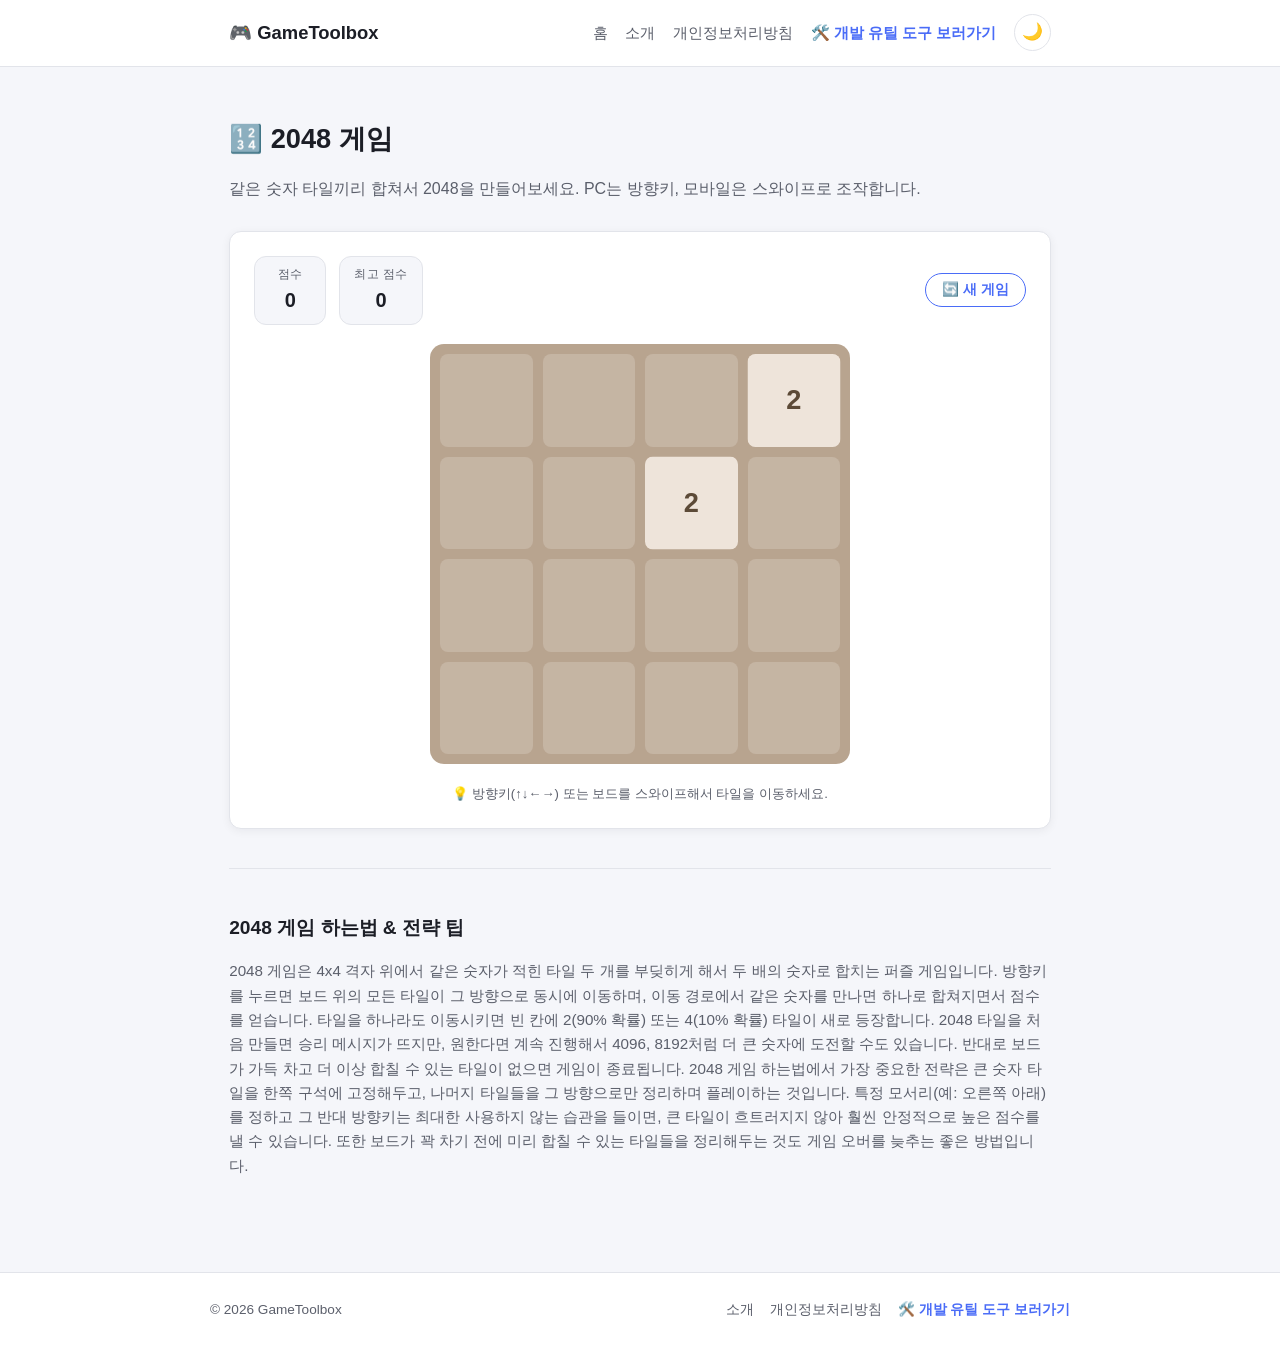
==== 2048.html @ f6364e28 "Add 2048 and Minesweeper games - 2048: 4x4 grid, arrow keys + swipe, tile slide/merge animations,   " ====
<!DOCTYPE html>
<html lang="ko">
<head>
<meta charset="UTF-8" />
<meta name="viewport" content="width=device-width, initial-scale=1.0" />
<title>2048 게임 - 온라인 무료 숫자 퍼즐 | GameToolbox</title>
<meta name="description" content="방향키나 스와이프로 타일을 합쳐 2048을 만드는 무료 온라인 2048 게임. 2048 게임 하는법과 전략 팁까지 한 페이지에서 확인하세요." />
<link rel="icon" href="data:,">
<link rel="stylesheet" href="assets/css/common.css" />
<link rel="stylesheet" href="games/2048/style.css" />
</head>
<body>

<header class="site-header">
  <nav class="nav">
    <a href="index.html" class="nav-brand">🎮 GameToolbox</a>
    <div class="nav-links">
      <a href="index.html">홈</a>
      <a href="about.html">소개</a>
      <a href="privacy.html">개인정보처리방침</a>
      <a href="https://moraenymph-oss.github.io/devtoolbox/" class="external" target="_blank" rel="noopener">🛠️ 개발 유틸 도구 보러가기</a>
      <button type="button" class="theme-toggle" data-theme-toggle aria-label="다크모드 전환">🌙</button>
    </div>
  </nav>
</header>

<main>
  <h1 class="page-title">🔢 2048 게임</h1>
  <p class="page-desc">같은 숫자 타일끼리 합쳐서 2048을 만들어보세요. PC는 방향키, 모바일은 스와이프로 조작합니다.</p>

  <section id="game-2048" class="game-2048-app">
    <div class="panel">
      <div class="stat-bar">
        <div class="score-row">
          <div class="score-box">
            <span class="stat-label">점수</span>
            <span id="score-value" class="stat-value">0</span>
          </div>
          <div class="score-box">
            <span class="stat-label">최고 점수</span>
            <span id="best-value" class="stat-value">0</span>
          </div>
        </div>
        <button type="button" id="restart-btn-top" class="btn btn-outline btn-sm">🔄 새 게임</button>
      </div>

      <div class="board-wrap">
        <div id="board-2048" class="board-2048">
          <div id="grid-bg" class="grid-bg"></div>
          <div id="tile-layer" class="tile-layer"></div>

          <div id="board-overlay" class="game-overlay" hidden>
            <div class="overlay-card">
              <h3 id="overlay-title">결과</h3>
              <p id="overlay-desc"></p>
              <div class="ad-slot">광고 영역 (Google AdSense 등)</div>
              <div id="overlay-actions" class="overlay-actions"></div>
            </div>
          </div>
        </div>
      </div>

      <p class="hint">💡 방향키(↑↓←→) 또는 보드를 스와이프해서 타일을 이동하세요.</p>
    </div>
  </section>

  <section class="info-section">
    <h2>2048 게임 하는법 &amp; 전략 팁</h2>
    <p>
      2048 게임은 4x4 격자 위에서 같은 숫자가 적힌 타일 두 개를 부딪히게 해서 두 배의 숫자로 합치는 퍼즐 게임입니다.
      방향키를 누르면 보드 위의 모든 타일이 그 방향으로 동시에 이동하며, 이동 경로에서 같은 숫자를 만나면 하나로
      합쳐지면서 점수를 얻습니다. 타일을 하나라도 이동시키면 빈 칸에 2(90% 확률) 또는 4(10% 확률) 타일이 새로
      등장합니다. 2048 타일을 처음 만들면 승리 메시지가 뜨지만, 원한다면 계속 진행해서 4096, 8192처럼 더 큰
      숫자에 도전할 수도 있습니다. 반대로 보드가 가득 차고 더 이상 합칠 수 있는 타일이 없으면 게임이 종료됩니다.
      2048 게임 하는법에서 가장 중요한 전략은 큰 숫자 타일을 한쪽 구석에 고정해두고, 나머지 타일들을 그 방향으로만
      정리하며 플레이하는 것입니다. 특정 모서리(예: 오른쪽 아래)를 정하고 그 반대 방향키는 최대한 사용하지 않는
      습관을 들이면, 큰 타일이 흐트러지지 않아 훨씬 안정적으로 높은 점수를 낼 수 있습니다. 또한 보드가 꽉 차기
      전에 미리 합칠 수 있는 타일들을 정리해두는 것도 게임 오버를 늦추는 좋은 방법입니다.
    </p>
  </section>
</main>

<footer class="site-footer">
  <div class="footer-inner">
    <span>&copy; 2026 GameToolbox</span>
    <div class="footer-links">
      <a href="about.html">소개</a>
      <a href="privacy.html">개인정보처리방침</a>
      <a href="https://moraenymph-oss.github.io/devtoolbox/" class="external" target="_blank" rel="noopener">🛠️ 개발 유틸 도구 보러가기</a>
    </div>
  </div>
</footer>

<script src="assets/js/common.js"></script>
<script src="games/2048/script.js"></script>
</body>
</html>
---- assets/css/common.css ----
/* ==========================================================================
   GameToolbox 공통 스타일 (네비게이션, 푸터, 다크모드, 카드, 광고 영역)
   ========================================================================== */

:root {
  --bg: #f5f6fa;
  --bg-elevated: #ffffff;
  --fg: #1c1e26;
  --fg-muted: #5b5f6b;
  --border: #e2e4ea;
  --accent: #4a6cf7;
  --accent-hover: #3a5ce0;
  --correct: #1f9d55;
  --incorrect: #e0324b;
  --incorrect-bg: rgba(224, 50, 75, 0.12);
  --shadow: 0 2px 10px rgba(20, 22, 30, 0.06);
  --radius: 12px;
  --max-width: 860px;
}

[data-theme="dark"] {
  --bg: #14161c;
  --bg-elevated: #1d2029;
  --fg: #e9eaf0;
  --fg-muted: #9aa0ae;
  --border: #2b2e3a;
  --accent: #6d8bff;
  --accent-hover: #8199ff;
  --correct: #3ddc84;
  --incorrect: #ff5c72;
  --incorrect-bg: rgba(255, 92, 114, 0.16);
  --shadow: 0 2px 14px rgba(0, 0, 0, 0.35);
}

@media (prefers-color-scheme: dark) {
  :root:not([data-theme="light"]) {
    --bg: #14161c;
    --bg-elevated: #1d2029;
    --fg: #e9eaf0;
    --fg-muted: #9aa0ae;
    --border: #2b2e3a;
    --accent: #6d8bff;
    --accent-hover: #8199ff;
    --correct: #3ddc84;
    --incorrect: #ff5c72;
    --incorrect-bg: rgba(255, 92, 114, 0.16);
    --shadow: 0 2px 14px rgba(0, 0, 0, 0.35);
  }
}

* {
  box-sizing: border-box;
}

html {
  -webkit-text-size-adjust: 100%;
}

body {
  margin: 0;
  font-family: "Pretendard", "Apple SD Gothic Neo", "Malgun Gothic", -apple-system,
    BlinkMacSystemFont, "Segoe UI", Roboto, sans-serif;
  background: var(--bg);
  color: var(--fg);
  line-height: 1.6;
  transition: background 0.2s ease, color 0.2s ease;
  min-height: 100vh;
  display: flex;
  flex-direction: column;
}

a {
  color: var(--accent);
  text-decoration: none;
}

a:hover {
  color: var(--accent-hover);
  text-decoration: underline;
}

/* ---------- 네비게이션 ---------- */
.site-header {
  border-bottom: 1px solid var(--border);
  background: var(--bg-elevated);
  position: sticky;
  top: 0;
  z-index: 20;
}

.nav {
  max-width: var(--max-width);
  margin: 0 auto;
  padding: 0.9rem 1.2rem;
  display: flex;
  align-items: center;
  justify-content: space-between;
  gap: 1rem;
  flex-wrap: wrap;
}

.nav-brand {
  font-size: 1.15rem;
  font-weight: 800;
  color: var(--fg);
  display: flex;
  align-items: center;
  gap: 0.4rem;
}

.nav-brand:hover {
  text-decoration: none;
  color: var(--accent);
}

.nav-links {
  display: flex;
  align-items: center;
  gap: 1.1rem;
  flex-wrap: wrap;
  font-size: 0.95rem;
}

.nav-links a {
  color: var(--fg-muted);
  font-weight: 500;
}

.nav-links a:hover {
  color: var(--accent);
}

.nav-links a.external {
  color: var(--accent);
  font-weight: 600;
}

.theme-toggle {
  border: 1px solid var(--border);
  background: var(--bg-elevated);
  color: var(--fg);
  border-radius: 999px;
  width: 2.3rem;
  height: 2.3rem;
  display: inline-flex;
  align-items: center;
  justify-content: center;
  cursor: pointer;
  font-size: 1.05rem;
  line-height: 1;
  transition: background 0.15s ease, transform 0.1s ease;
}

.theme-toggle:hover {
  background: var(--border);
}

.theme-toggle:active {
  transform: scale(0.94);
}

/* ---------- 레이아웃 ---------- */
main {
  flex: 1;
  width: 100%;
  max-width: var(--max-width);
  margin: 0 auto;
  padding: 2rem 1.2rem 3rem;
}

.page-title {
  font-size: 1.7rem;
  font-weight: 800;
  margin-bottom: 0.4rem;
}

.page-desc {
  color: var(--fg-muted);
  margin-bottom: 1.8rem;
}

/* ---------- 카드 (게임 목록) ---------- */
.game-category {
  margin-top: 2.2rem;
}

.game-category:first-of-type {
  margin-top: 0;
}

.category-title {
  font-size: 1.05rem;
  font-weight: 800;
  margin: 0 0 0.9rem;
  color: var(--fg);
  display: flex;
  align-items: center;
  gap: 0.4rem;
}

.game-grid {
  display: grid;
  grid-template-columns: repeat(auto-fill, minmax(240px, 1fr));
  gap: 1.1rem;
}

.game-card {
  background: var(--bg-elevated);
  border: 1px solid var(--border);
  border-radius: var(--radius);
  padding: 1.4rem;
  box-shadow: var(--shadow);
  transition: transform 0.15s ease, border-color 0.15s ease;
  display: flex;
  flex-direction: column;
  gap: 0.5rem;
}

.game-card:hover {
  transform: translateY(-3px);
  border-color: var(--accent);
  text-decoration: none;
}

.game-card .game-icon {
  font-size: 2.1rem;
  line-height: 1;
}

.game-card h3 {
  margin: 0;
  font-size: 1.1rem;
  color: var(--fg);
}

.game-card p {
  margin: 0;
  font-size: 0.9rem;
  color: var(--fg-muted);
}

.game-card .badge {
  align-self: flex-start;
  font-size: 0.72rem;
  font-weight: 700;
  padding: 0.15rem 0.55rem;
  border-radius: 999px;
  background: rgba(74, 108, 247, 0.12);
  color: var(--accent);
}

.game-card.coming-soon {
  opacity: 0.55;
  cursor: default;
  pointer-events: none;
}

/* ---------- 공통 버튼 ---------- */
.btn {
  display: inline-flex;
  align-items: center;
  justify-content: center;
  gap: 0.4rem;
  border: none;
  border-radius: 999px;
  padding: 0.75rem 1.7rem;
  font-size: 1rem;
  font-weight: 700;
  cursor: pointer;
  background: var(--accent);
  color: #fff;
  transition: background 0.15s ease, transform 0.1s ease;
}

.btn:hover {
  background: var(--accent-hover);
  text-decoration: none;
}

.btn:active {
  transform: scale(0.97);
}

.btn-outline {
  background: transparent;
  color: var(--accent);
  border: 1.5px solid var(--accent);
}

.btn-outline:hover {
  background: rgba(74, 108, 247, 0.1);
}

/* ---------- 광고 영역 ---------- */
.ad-slot {
  border: 1px dashed var(--border);
  border-radius: var(--radius);
  padding: 1.1rem;
  text-align: center;
  color: var(--fg-muted);
  font-size: 0.82rem;
  background: var(--bg-elevated);
  margin: 1.6rem 0;
  min-height: 90px;
  display: flex;
  align-items: center;
  justify-content: center;
}

/* ---------- 안내/팁 섹션 ---------- */
.info-section {
  margin-top: 2.4rem;
  padding-top: 1.8rem;
  border-top: 1px solid var(--border);
}

.info-section h2 {
  font-size: 1.2rem;
  margin-bottom: 0.7rem;
}

.info-section p {
  color: var(--fg-muted);
  font-size: 0.95rem;
  margin-bottom: 0.9rem;
}

.info-section ul {
  color: var(--fg-muted);
  font-size: 0.95rem;
  padding-left: 1.3rem;
}

.info-section li {
  margin-bottom: 0.45rem;
}

/* ---------- 푸터 ---------- */
.site-footer {
  border-top: 1px solid var(--border);
  background: var(--bg-elevated);
  padding: 1.6rem 1.2rem;
  margin-top: 2rem;
}

.footer-inner {
  max-width: var(--max-width);
  margin: 0 auto;
  display: flex;
  flex-wrap: wrap;
  gap: 0.8rem 1.4rem;
  align-items: center;
  justify-content: space-between;
  font-size: 0.85rem;
  color: var(--fg-muted);
}

.footer-links {
  display: flex;
  gap: 1rem;
  flex-wrap: wrap;
}

.footer-links a {
  color: var(--fg-muted);
}

.footer-links a.external {
  color: var(--accent);
  font-weight: 600;
}

/* ---------- 게임 공통 UI (패널/통계바/결과화면) ---------- */
.panel {
  background: var(--bg-elevated);
  border: 1px solid var(--border);
  border-radius: var(--radius);
  box-shadow: var(--shadow);
  padding: 1.5rem;
}

.stat-bar {
  display: flex;
  align-items: center;
  gap: 1.4rem;
  margin-bottom: 1.2rem;
  flex-wrap: wrap;
}

.stat {
  display: flex;
  flex-direction: column;
  gap: 0.1rem;
}

.stat-label {
  font-size: 0.75rem;
  color: var(--fg-muted);
  text-transform: uppercase;
  letter-spacing: 0.03em;
}

.stat-value {
  font-size: 1.25rem;
  font-weight: 800;
  font-variant-numeric: tabular-nums;
}

.btn-sm {
  padding: 0.45rem 1rem;
  font-size: 0.85rem;
}

.stat-bar .btn-sm {
  margin-left: auto;
}

.hint {
  margin: 0.7rem 0 0;
  font-size: 0.82rem;
  color: var(--fg-muted);
  text-align: center;
}

.result-panel {
  text-align: center;
}

.result-title {
  margin: 0 0 1.2rem;
  font-size: 1.4rem;
}

.result-grid {
  display: grid;
  grid-template-columns: repeat(3, 1fr);
  gap: 0.9rem;
  margin-bottom: 0.4rem;
}

.result-box {
  background: var(--bg);
  border: 1px solid var(--border);
  border-radius: var(--radius);
  padding: 1.1rem 0.5rem;
  display: flex;
  flex-direction: column;
  gap: 0.3rem;
}

.result-value {
  font-size: 1.7rem;
  font-weight: 800;
  color: var(--accent);
  font-variant-numeric: tabular-nums;
}

.result-label {
  font-size: 0.78rem;
  color: var(--fg-muted);
}

/* ---------- 게임 오버레이 (보드 위에 뜨는 결과 팝업: 2048/지뢰찾기 등) ---------- */
.game-overlay {
  position: absolute;
  inset: 0;
  background: rgba(20, 22, 30, 0.72);
  display: flex;
  align-items: center;
  justify-content: center;
  z-index: 5;
  border-radius: var(--radius);
}

.game-overlay[hidden] {
  display: none;
}

.overlay-card {
  background: var(--bg-elevated);
  border-radius: var(--radius);
  padding: 1.4rem;
  width: min(88vw, 320px);
  text-align: center;
  box-shadow: var(--shadow);
}

.overlay-card h3 {
  margin: 0 0 0.4rem;
  font-size: 1.3rem;
}

.overlay-card p {
  margin: 0 0 0.9rem;
  color: var(--fg-muted);
  font-size: 0.9rem;
}

.overlay-actions {
  display: flex;
  gap: 0.6rem;
  justify-content: center;
  margin-top: 0.9rem;
  flex-wrap: wrap;
}

/* ---------- 반응형 ---------- */
@media (max-width: 480px) {
  .page-title {
    font-size: 1.4rem;
  }

  main {
    padding: 1.4rem 1rem 2.4rem;
  }

  .footer-inner {
    flex-direction: column;
    align-items: flex-start;
  }

  .panel {
    padding: 1.1rem;
  }

  .stat-bar .btn-sm {
    order: 3;
    margin-left: 0;
    width: 100%;
  }

  .result-grid {
    grid-template-columns: 1fr;
  }
}
---- games/2048/style.css ----
/* 2048 게임 전용 스타일 (공통 패널/통계/결과 UI는 assets/css/common.css 참고) */

.game-2048-app {
  margin-top: 1rem;
}

.board-2048 {
  position: relative;
  width: min(92vw, 420px);
  aspect-ratio: 1 / 1;
  margin: 0 auto;
  padding: 10px;
  box-sizing: border-box;
  background: #b8a48f;
  border-radius: 14px;
}

.grid-bg,
.tile-layer {
  position: absolute;
  inset: 10px;
}

.grid-bg {
  display: grid;
  grid-template-columns: repeat(4, 1fr);
  grid-template-rows: repeat(4, 1fr);
  gap: 10px;
}

.grid-cell {
  background: rgba(255, 255, 255, 0.18);
  border-radius: 8px;
}

.tile-layer {
  z-index: 2;
}

.tile {
  position: absolute;
  display: flex;
  align-items: center;
  justify-content: center;
  border-radius: 8px;
  font-weight: 800;
  font-size: 1.7rem;
  color: #5c4a37;
  background: #eee4da;
  transition: transform 110ms ease-in-out;
  will-change: transform;
}

.tile.tile-pop {
  animation: tilePop 140ms ease-out;
}

@keyframes tilePop {
  0% { transform: scale(0.5); }
  70% { transform: scale(1.08); }
  100% { transform: scale(1); }
}

.tile.tile-merge-pop {
  animation: mergePop 140ms ease-out;
}

@keyframes mergePop {
  0% { transform: scale(1); }
  50% { transform: scale(1.15); }
  100% { transform: scale(1); }
}

.tile-v2 { background: #eee4da; color: #5c4a37; }
.tile-v4 { background: #ede0c8; color: #5c4a37; }
.tile-v8 { background: #f2b179; color: #fff; }
.tile-v16 { background: #f59563; color: #fff; }
.tile-v32 { background: #f67c5f; color: #fff; }
.tile-v64 { background: #f65e3b; color: #fff; }
.tile-v128 { background: #edcf72; color: #fff; }
.tile-v256 { background: #edcc61; color: #fff; }
.tile-v512 { background: #edc850; color: #fff; }
.tile-v1024 { background: #edc53f; color: #fff; }
.tile-v2048 { background: #edc22e; color: #fff; box-shadow: 0 0 18px rgba(237, 194, 46, 0.75); }
.tile-super { background: #3c3a32; color: #f8f5f0; }

.tile.tile-len4 { font-size: 1.35rem; }
.tile.tile-len5 { font-size: 1.1rem; }

.score-row {
  display: flex;
  gap: 0.8rem;
}

.score-box {
  background: var(--bg);
  border: 1px solid var(--border);
  border-radius: var(--radius);
  padding: 0.5rem 0.9rem;
  text-align: center;
  min-width: 72px;
}

.score-box .stat-label {
  display: block;
}

.board-wrap {
  position: relative;
  margin: 1.2rem 0;
}

@media (max-width: 480px) {
  .tile {
    font-size: 1.3rem;
  }

  .tile.tile-len4 { font-size: 1.05rem; }
  .tile.tile-len5 { font-size: 0.9rem; }
}
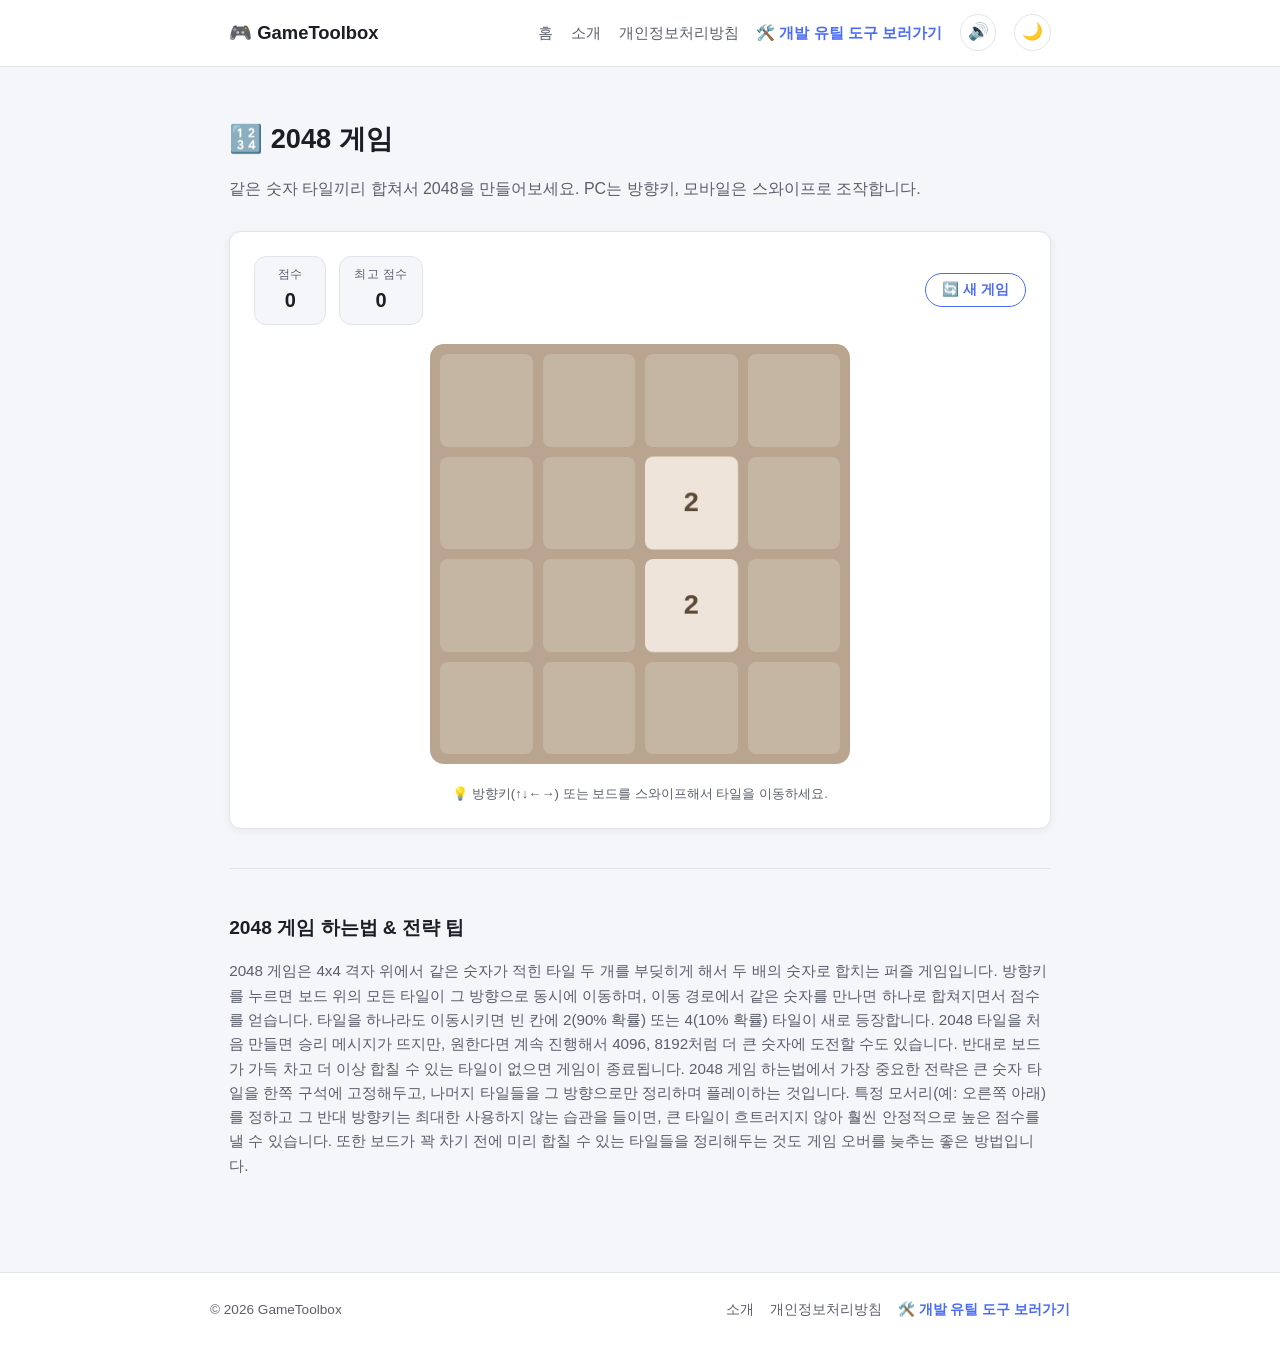
==== commit 9c15c8b4: "Polish game quality: Tetris ghost/hold, Shooter visuals, shared SFX - Tetris: adds a ghost-piece lan" ====
--- a/2048.html
+++ b/2048.html
@@ -92,6 +92,7 @@
 </footer>
 
 <script src="assets/js/common.js"></script>
+<script src="assets/js/sfx.js"></script>
 <script src="games/2048/script.js"></script>
 </body>
 </html>
--- a/assets/css/common.css
+++ b/assets/css/common.css
@@ -460,6 +460,35 @@
   color: var(--fg-muted);
 }
 
+/* ---------- 캔버스 아케이드 게임 공통 (스네이크/벽돌깨기/슈팅/테트리스) ---------- */
+.arcade-app {
+  margin-top: 1rem;
+}
+
+.arcade-controls {
+  display: flex;
+  align-items: center;
+  gap: 1.2rem;
+  flex-wrap: wrap;
+}
+
+.arcade-wrap {
+  position: relative;
+  width: max-content;
+  max-width: 100%;
+  margin: 1rem auto 0;
+}
+
+.arcade-screen {
+  display: block;
+  background: #0d1117;
+  border-radius: var(--radius);
+  box-shadow: inset 0 0 0 2px rgba(255, 255, 255, 0.06);
+  max-width: 100%;
+  height: auto;
+  touch-action: none;
+}
+
 /* ---------- 게임 오버레이 (보드 위에 뜨는 결과 팝업: 2048/지뢰찾기 등) ---------- */
 .game-overlay {
   position: absolute;
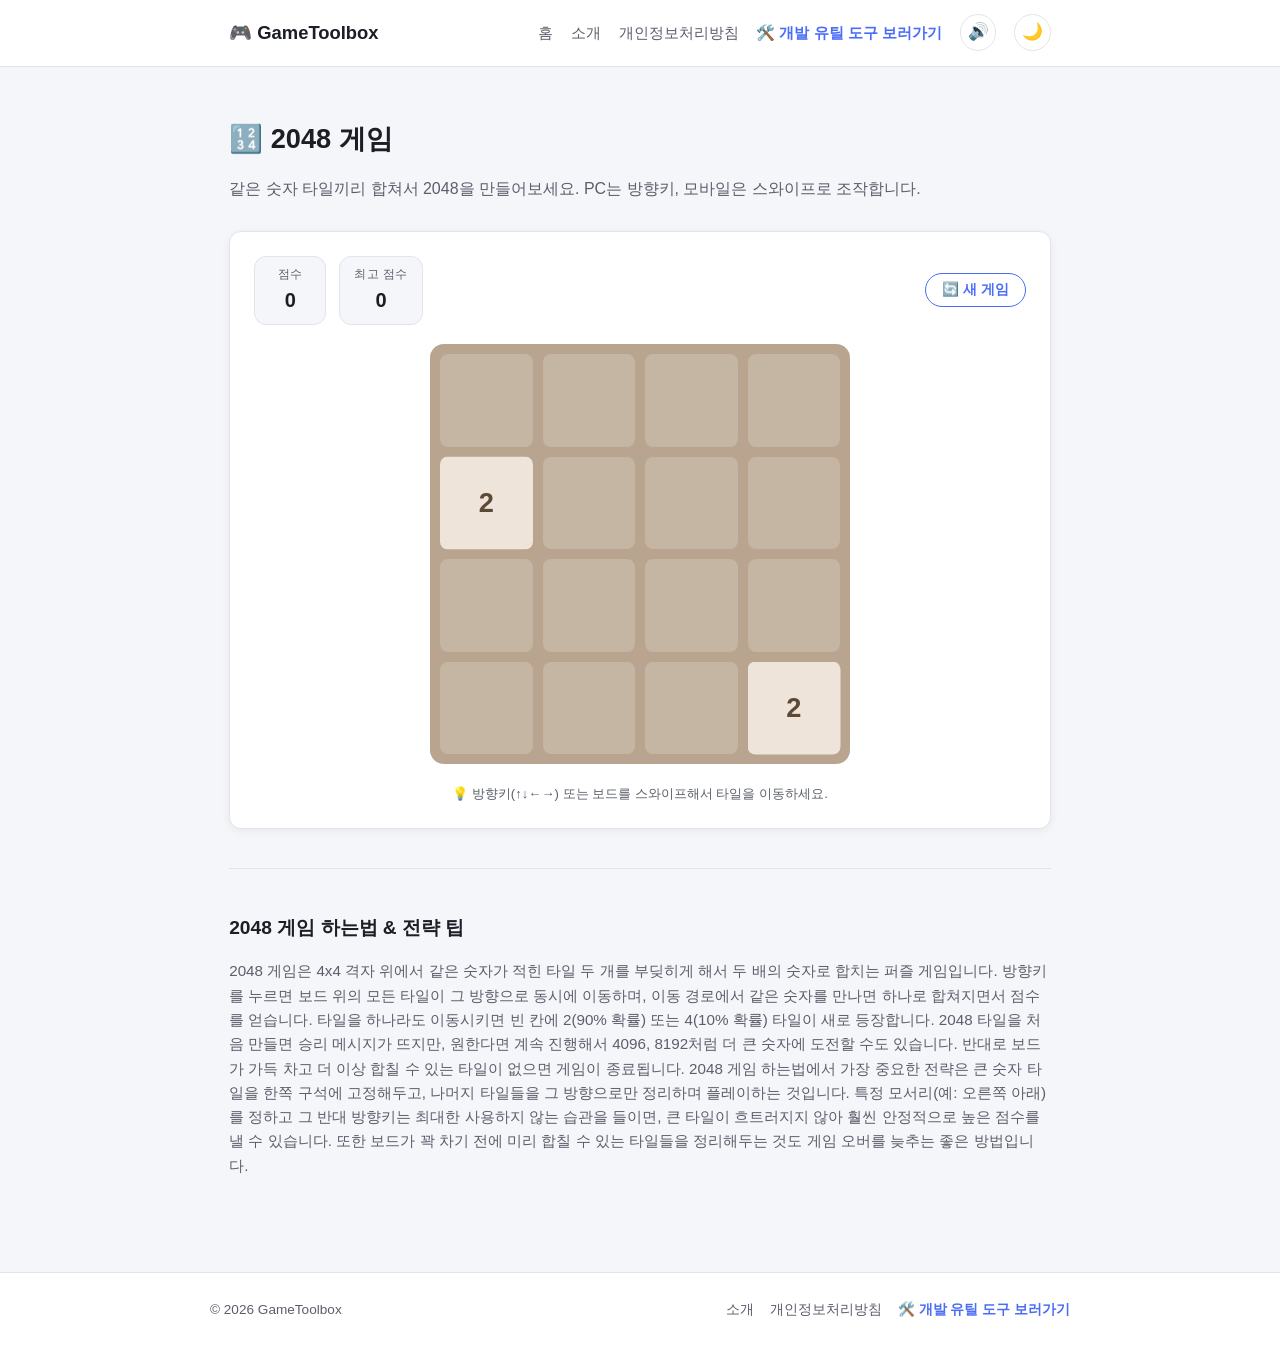
==== commit 6ea654a0: "Add favicon and social share preview images - assets/img/favicon.svg: emoji-based SVG favicon (🎮), r" ====
--- a/2048.html
+++ b/2048.html
@@ -5,7 +5,20 @@
 <meta name="viewport" content="width=device-width, initial-scale=1.0" />
 <title>2048 게임 - 온라인 무료 숫자 퍼즐 | GameToolbox</title>
 <meta name="description" content="방향키나 스와이프로 타일을 합쳐 2048을 만드는 무료 온라인 2048 게임. 2048 게임 하는법과 전략 팁까지 한 페이지에서 확인하세요." />
-<link rel="icon" href="data:,">
+<meta property="og:type" content="website" />
+<meta property="og:site_name" content="GameToolbox" />
+<meta property="og:locale" content="ko_KR" />
+<meta property="og:url" content="https://moraenymph-oss.github.io/gametoolbox/2048.html" />
+<meta property="og:title" content="2048 게임 - 온라인 무료 숫자 퍼즐 | GameToolbox" />
+<meta property="og:description" content="방향키나 스와이프로 타일을 합쳐 2048을 만드는 무료 온라인 2048 게임. 2048 게임 하는법과 전략 팁까지 한 페이지에서 확인하세요." />
+<meta property="og:image" content="https://moraenymph-oss.github.io/gametoolbox/assets/img/og-image.png" />
+<meta property="og:image:width" content="1200" />
+<meta property="og:image:height" content="630" />
+<meta name="twitter:card" content="summary_large_image" />
+<meta name="twitter:title" content="2048 게임 - 온라인 무료 숫자 퍼즐 | GameToolbox" />
+<meta name="twitter:description" content="방향키나 스와이프로 타일을 합쳐 2048을 만드는 무료 온라인 2048 게임. 2048 게임 하는법과 전략 팁까지 한 페이지에서 확인하세요." />
+<meta name="twitter:image" content="https://moraenymph-oss.github.io/gametoolbox/assets/img/og-image.png" />
+<link rel="icon" type="image/svg+xml" href="assets/img/favicon.svg">
 <link rel="stylesheet" href="assets/css/common.css" />
 <link rel="stylesheet" href="games/2048/style.css" />
 </head>
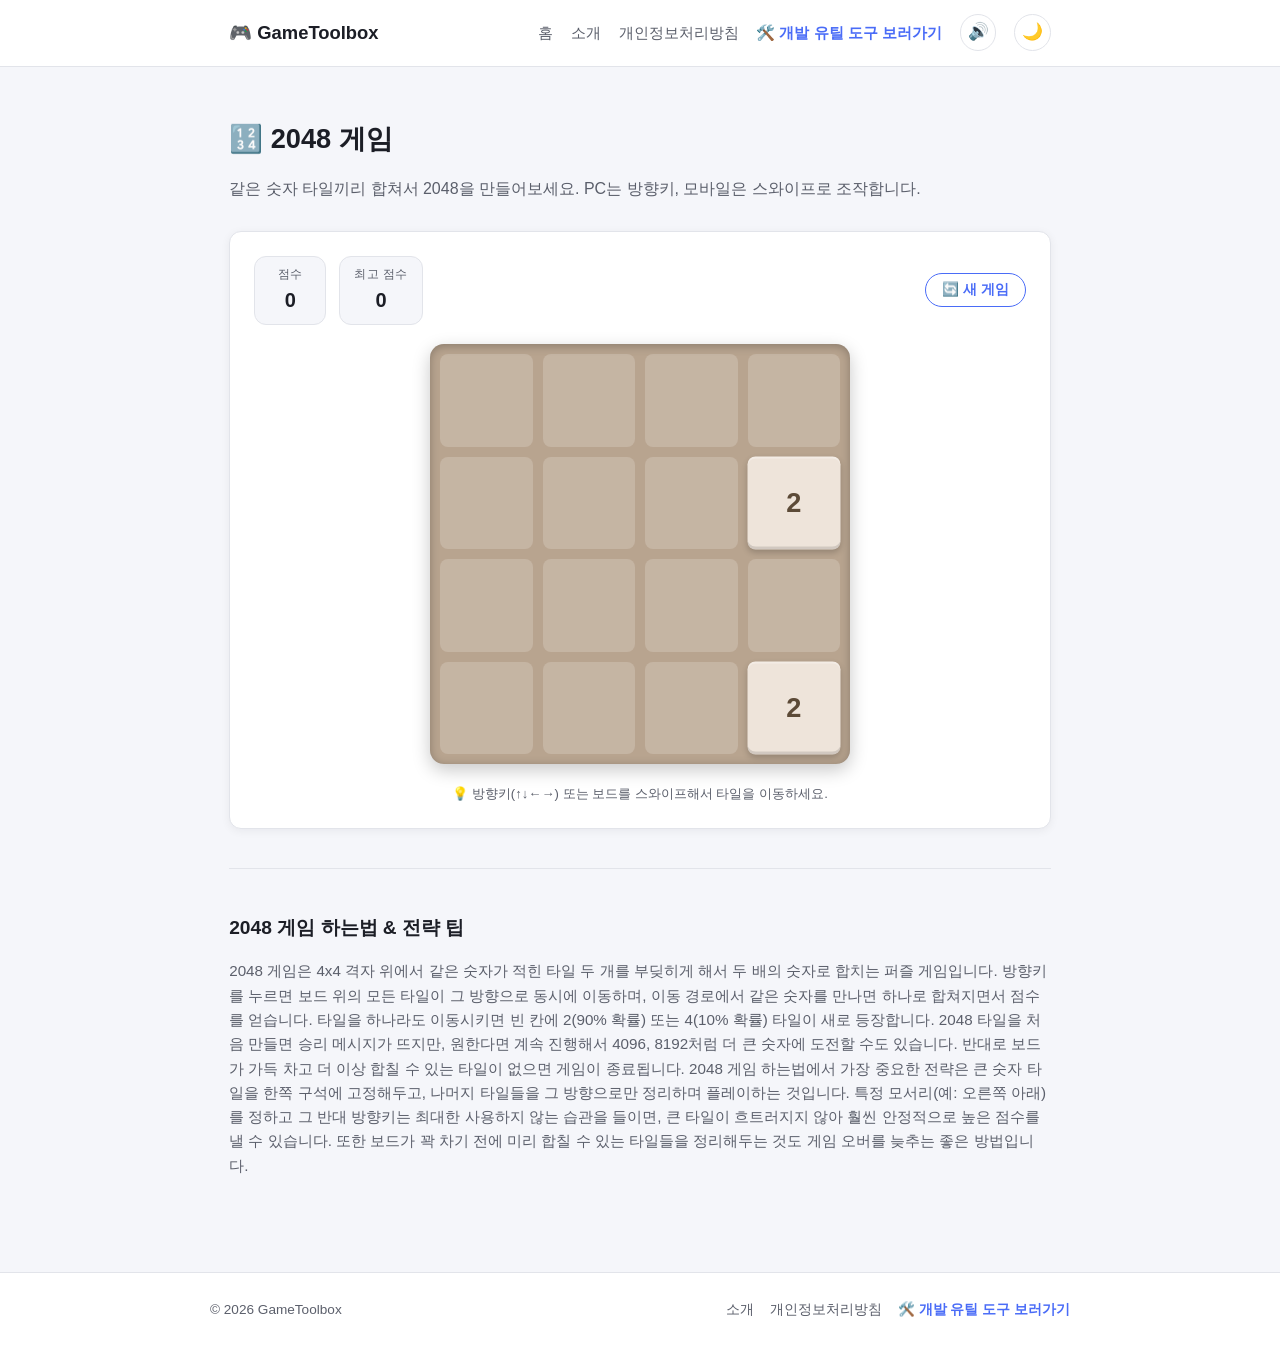
==== commit c41a3029: "Update all URLs to the new custom domain (game.makewithai.kr) Replaces every https://moraenymph-oss." ====
--- a/2048.html
+++ b/2048.html
@@ -8,16 +8,16 @@
 <meta property="og:type" content="website" />
 <meta property="og:site_name" content="GameToolbox" />
 <meta property="og:locale" content="ko_KR" />
-<meta property="og:url" content="https://moraenymph-oss.github.io/gametoolbox/2048.html" />
+<meta property="og:url" content="https://game.makewithai.kr/2048.html" />
 <meta property="og:title" content="2048 게임 - 온라인 무료 숫자 퍼즐 | GameToolbox" />
 <meta property="og:description" content="방향키나 스와이프로 타일을 합쳐 2048을 만드는 무료 온라인 2048 게임. 2048 게임 하는법과 전략 팁까지 한 페이지에서 확인하세요." />
-<meta property="og:image" content="https://moraenymph-oss.github.io/gametoolbox/assets/img/og-image.png" />
+<meta property="og:image" content="https://game.makewithai.kr/assets/img/og-image.png" />
 <meta property="og:image:width" content="1200" />
 <meta property="og:image:height" content="630" />
 <meta name="twitter:card" content="summary_large_image" />
 <meta name="twitter:title" content="2048 게임 - 온라인 무료 숫자 퍼즐 | GameToolbox" />
 <meta name="twitter:description" content="방향키나 스와이프로 타일을 합쳐 2048을 만드는 무료 온라인 2048 게임. 2048 게임 하는법과 전략 팁까지 한 페이지에서 확인하세요." />
-<meta name="twitter:image" content="https://moraenymph-oss.github.io/gametoolbox/assets/img/og-image.png" />
+<meta name="twitter:image" content="https://game.makewithai.kr/assets/img/og-image.png" />
 <link rel="icon" type="image/svg+xml" href="assets/img/favicon.svg">
 <link rel="stylesheet" href="assets/css/common.css" />
 <link rel="stylesheet" href="games/2048/style.css" />
--- a/games/2048/style.css
+++ b/games/2048/style.css
@@ -13,6 +13,7 @@
   box-sizing: border-box;
   background: #b8a48f;
   border-radius: 14px;
+  box-shadow: inset 0 2px 10px rgba(0, 0, 0, 0.25), 0 6px 18px rgba(0, 0, 0, 0.22);
 }
 
 .grid-bg,
@@ -47,6 +48,7 @@
   font-size: 1.7rem;
   color: #5c4a37;
   background: #eee4da;
+  box-shadow: inset 0 2px 0 rgba(255, 255, 255, 0.3), inset 0 -3px 0 rgba(0, 0, 0, 0.12), 0 3px 6px rgba(0, 0, 0, 0.2);
   transition: transform 110ms ease-in-out;
   will-change: transform;
 }
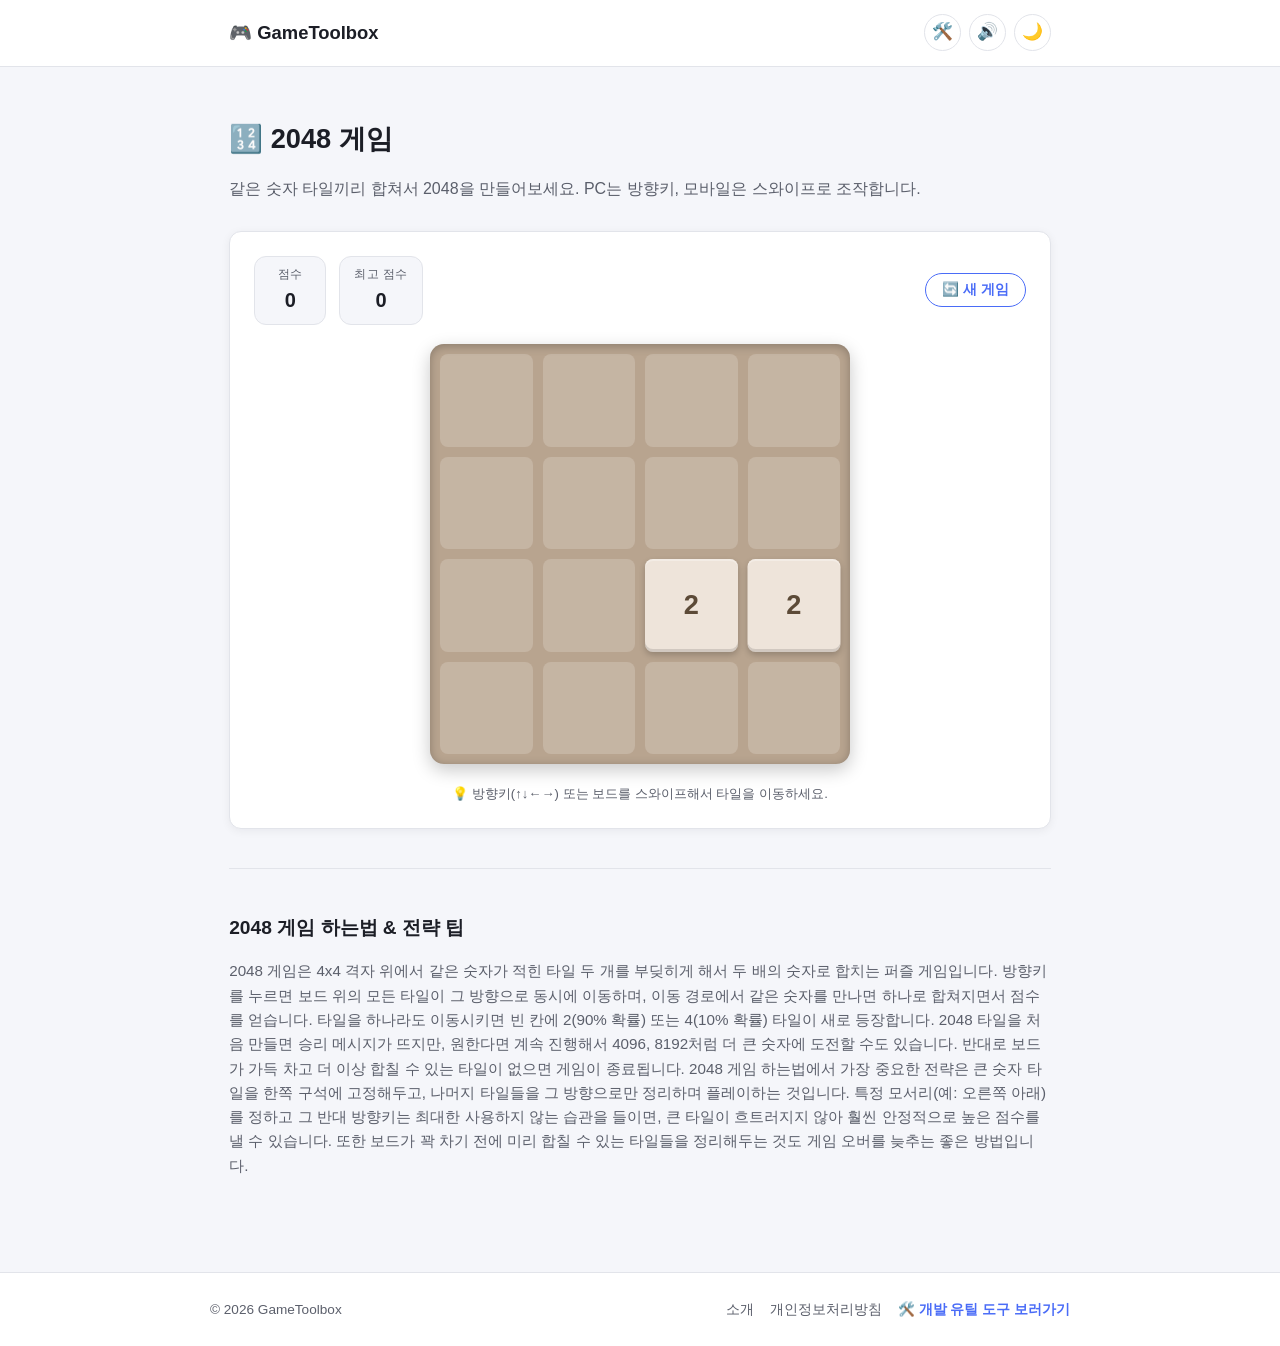
==== commit 5bfdd7f8: "Simplify top nav so it fits on one line on mobile The nav had grown to 6-7 items (홈/소개/개인정보처리방침/두 개의" ====
--- a/2048.html
+++ b/2048.html
@@ -28,10 +28,7 @@
   <nav class="nav">
     <a href="index.html" class="nav-brand">🎮 GameToolbox</a>
     <div class="nav-links">
-      <a href="index.html">홈</a>
-      <a href="about.html">소개</a>
-      <a href="privacy.html">개인정보처리방침</a>
-      <a href="https://moraenymph-oss.github.io/devtoolbox/" class="external" target="_blank" rel="noopener">🛠️ 개발 유틸 도구 보러가기</a>
+      <a href="https://moraenymph-oss.github.io/devtoolbox/" class="icon-link" target="_blank" rel="noopener" title="개발 유틸 도구 보러가기" aria-label="개발 유틸 도구 보러가기">🛠️</a>
       <button type="button" class="theme-toggle" data-theme-toggle aria-label="다크모드 전환">🌙</button>
     </div>
   </nav>
--- a/assets/css/common.css
+++ b/assets/css/common.css
@@ -116,7 +116,7 @@
 .nav-links {
   display: flex;
   align-items: center;
-  gap: 1.1rem;
+  gap: 0.5rem;
   flex-wrap: wrap;
   font-size: 0.95rem;
 }
@@ -133,6 +133,31 @@
 .nav-links a.external {
   color: var(--accent);
   font-weight: 600;
+}
+
+.icon-link {
+  border: 1px solid var(--border);
+  background: var(--bg-elevated);
+  color: var(--fg);
+  border-radius: 999px;
+  width: 2.3rem;
+  height: 2.3rem;
+  display: inline-flex;
+  align-items: center;
+  justify-content: center;
+  font-size: 1.05rem;
+  line-height: 1;
+  text-decoration: none;
+  transition: background 0.15s ease, transform 0.1s ease;
+}
+
+.icon-link:hover {
+  background: var(--border);
+  text-decoration: none;
+}
+
+.icon-link:active {
+  transform: scale(0.94);
 }
 
 .theme-toggle {
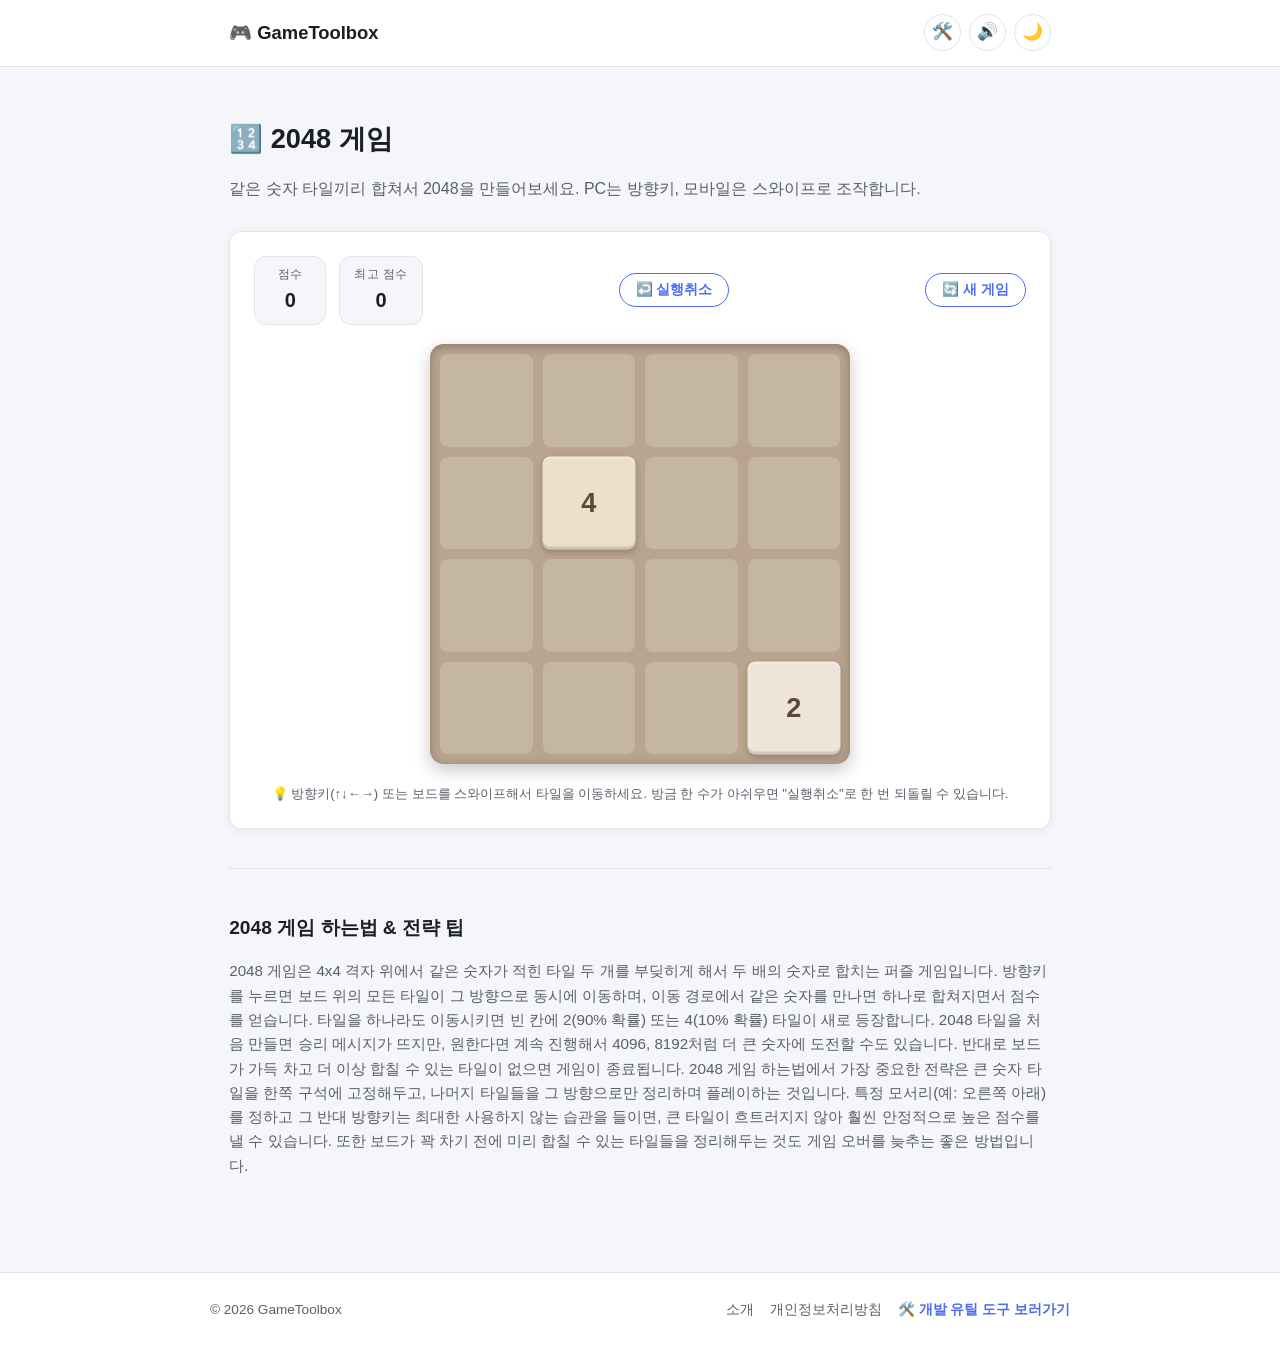
==== commit 92d86f0d: "Add power-user features: minesweeper chording, sudoku notes, 2048 undo - Minesweeper: clicking a rev" ====
--- a/2048.html
+++ b/2048.html
@@ -51,6 +51,7 @@
             <span id="best-value" class="stat-value">0</span>
           </div>
         </div>
+        <button type="button" id="undo-btn" class="btn btn-outline btn-sm" disabled>↩️ 실행취소</button>
         <button type="button" id="restart-btn-top" class="btn btn-outline btn-sm">🔄 새 게임</button>
       </div>
 
@@ -70,7 +71,7 @@
         </div>
       </div>
 
-      <p class="hint">💡 방향키(↑↓←→) 또는 보드를 스와이프해서 타일을 이동하세요.</p>
+      <p class="hint">💡 방향키(↑↓←→) 또는 보드를 스와이프해서 타일을 이동하세요. 방금 한 수가 아쉬우면 "실행취소"로 한 번 되돌릴 수 있습니다.</p>
     </div>
   </section>
 
--- a/assets/css/common.css
+++ b/assets/css/common.css
@@ -316,6 +316,11 @@
   background: rgba(74, 108, 247, 0.1);
 }
 
+.btn-outline.active {
+  background: var(--accent);
+  color: #fff;
+}
+
 /* ---------- 광고 영역 ---------- */
 .ad-slot {
   border: 1px dashed var(--border);
--- a/games/2048/style.css
+++ b/games/2048/style.css
@@ -49,7 +49,7 @@
   color: #5c4a37;
   background: #eee4da;
   box-shadow: inset 0 2px 0 rgba(255, 255, 255, 0.3), inset 0 -3px 0 rgba(0, 0, 0, 0.12), 0 3px 6px rgba(0, 0, 0, 0.2);
-  transition: transform 110ms ease-in-out;
+  transition: transform 140ms cubic-bezier(0.22, 1, 0.36, 1);
   will-change: transform;
 }
 
